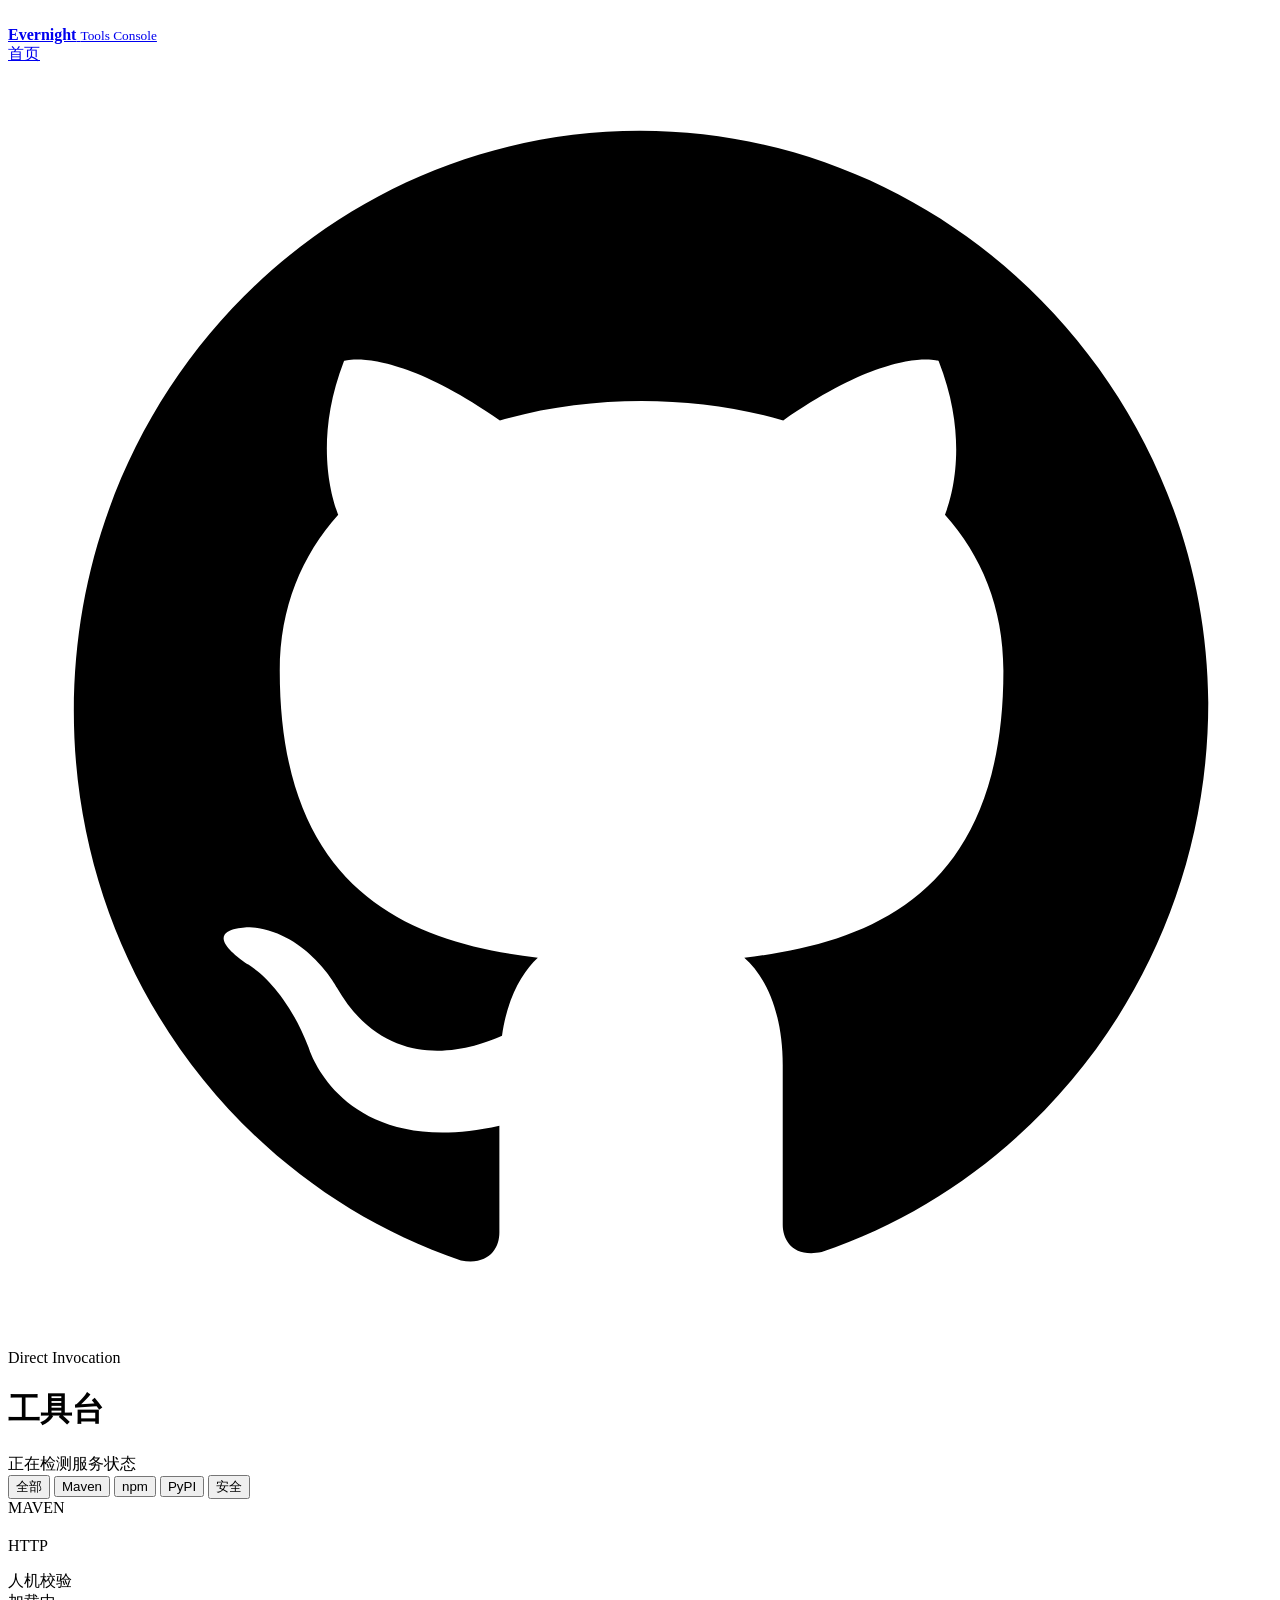
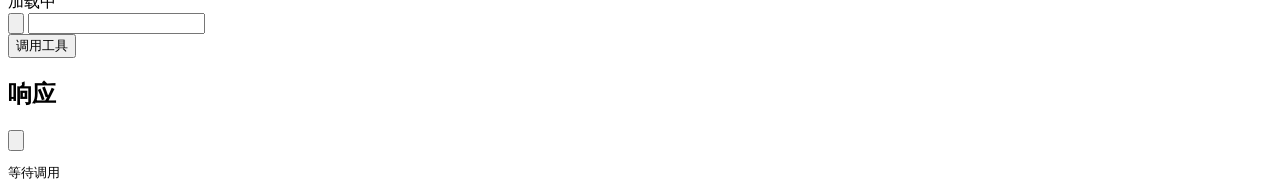
==== src/main/resources/static/tools.html @ 9231ef79 "优化" ====
<!doctype html>
<html lang="zh-CN">
<head>
  <meta charset="utf-8">
  <meta name="viewport" content="width=device-width, initial-scale=1">
  <title>Evernight Tools Console</title>
  <meta name="description" content="Evernight 浏览器工具台，可直接调用 Maven、npm、PyPI 和 OSV 查询工具。">
  <link rel="icon" href="/icon.svg" type="image/svg+xml">
  <link rel="stylesheet" href="/styles.css">
</head>
<body>
  <div class="page-shell">
    <header class="tool-page-header">
      <nav class="nav">
        <a class="brand brand-link" href="/">
          <span class="brand-mark" aria-hidden="true"><img src="/icon.svg" alt=""></span>
          <div>
            <strong>Evernight</strong>
            <small>Tools Console</small>
          </div>
        </a>
        <div class="nav-actions">
          <a class="button ghost compact" href="/">首页</a>
          <a class="icon-link github-link" href="https://github.com/FuturePrayer/evernight" target="_blank" rel="noreferrer" aria-label="在 GitHub 查看 FuturePrayer/evernight" title="GitHub: FuturePrayer/evernight">
            <svg viewBox="0 0 24 24" aria-hidden="true" focusable="false">
              <path d="M12 1.25C6.06 1.25 1.25 6.18 1.25 12.27c0 4.86 3.08 8.98 7.35 10.43.54.1.73-.24.73-.53v-2.03c-2.99.67-3.62-1.48-3.62-1.48-.49-1.27-1.2-1.61-1.2-1.61-.98-.69.08-.68.08-.68 1.08.08 1.65 1.14 1.65 1.14.96 1.68 2.52 1.2 3.14.92.1-.72.38-1.2.68-1.48-2.39-.28-4.9-1.23-4.9-5.45 0-1.2.42-2.19 1.11-2.96-.11-.28-.48-1.4.11-2.92 0 0 .91-.3 2.96 1.13.86-.25 1.78-.37 2.69-.37.91 0 1.83.12 2.69.37 2.05-1.43 2.95-1.13 2.95-1.13.6 1.52.23 2.64.12 2.92.69.77 1.11 1.76 1.11 2.96 0 4.23-2.52 5.17-4.92 5.45.39.34.73 1.01.73 2.04v3.03c0 .29.19.63.74.52 4.26-1.45 7.34-5.57 7.34-10.43C22.75 6.18 17.94 1.25 12 1.25Z" />
            </svg>
          </a>
        </div>
      </nav>
      <div class="tool-title-row">
        <div>
          <p class="eyebrow">Direct Invocation</p>
          <h1>工具台</h1>
        </div>
        <div class="status-pill" id="serviceStatus" aria-live="polite">
          <span class="status-dot status-checking"></span>
          <span class="status-text">正在检测服务状态</span>
          <span class="online-count" hidden></span>
        </div>
      </div>
    </header>

    <main class="tools-layout">
      <aside class="tool-sidebar">
        <div class="tool-filter vertical" role="tablist" aria-label="工具分类筛选">
          <button class="filter active" data-filter="all">全部</button>
          <button class="filter" data-filter="maven">Maven</button>
          <button class="filter" data-filter="npm">npm</button>
          <button class="filter" data-filter="pypi">PyPI</button>
          <button class="filter" data-filter="security">安全</button>
        </div>
        <div class="tool-list" id="toolList"></div>
      </aside>

      <section class="tool-workbench">
        <div class="tool-workbench-header">
          <div>
            <span class="tool-category" id="selectedCategory">MAVEN</span>
            <h2 id="selectedToolName"></h2>
          </div>
          <span class="tool-method">HTTP</span>
        </div>
        <p class="tool-description" id="selectedToolDescription"></p>
        <form class="invoke-form" id="invokeForm">
          <div class="field-grid" id="fieldGrid"></div>
          <div class="challenge-panel">
            <div>
              <label for="challengeAnswer">人机校验</label>
              <div class="challenge-question" id="challengeQuestion">加载中</div>
            </div>
            <button class="icon-button" type="button" id="refreshChallenge" title="刷新校验" aria-label="刷新校验">
              <svg viewBox="0 0 24 24" aria-hidden="true"><path d="M17.65 6.35A7.95 7.95 0 0 0 12 4a8 8 0 1 0 7.45 5.08 1 1 0 1 0-1.86.74A6 6 0 1 1 12 6c1.3 0 2.5.41 3.48 1.11L13.7 8.9A1 1 0 0 0 15.11 10.3l3.5-3.5a1 1 0 0 0 0-1.42l-3.5-3.5A1 1 0 0 0 13.7 3.3l1.95 1.95Z"/></svg>
            </button>
            <input id="challengeAnswer" name="challengeAnswer" autocomplete="off" inputmode="numeric" required>
          </div>
          <button class="button primary invoke-button" type="submit">调用工具</button>
        </form>
      </section>

      <section class="result-panel">
        <div class="result-header">
          <h2>响应</h2>
          <button class="icon-button" type="button" id="copyResult" title="复制响应" aria-label="复制响应">
            <svg viewBox="0 0 24 24" aria-hidden="true"><path d="M8 7a3 3 0 0 1 3-3h6a3 3 0 0 1 3 3v10a3 3 0 0 1-3 3h-6a3 3 0 0 1-3-3V7Zm3-1a1 1 0 0 0-1 1v10a1 1 0 0 0 1 1h6a1 1 0 0 0 1-1V7a1 1 0 0 0-1-1h-6ZM4 9a1 1 0 0 1 1 1v8a1 1 0 0 0 1 1h8a1 1 0 1 1 0 2H6a3 3 0 0 1-3-3v-8a1 1 0 0 1 1-1Z"/></svg>
          </button>
        </div>
        <pre><code id="resultOutput">等待调用</code></pre>
      </section>
    </main>
  </div>

  <script src="/app.js" defer></script>
  <script src="/tools.js" defer></script>
</body>
</html>
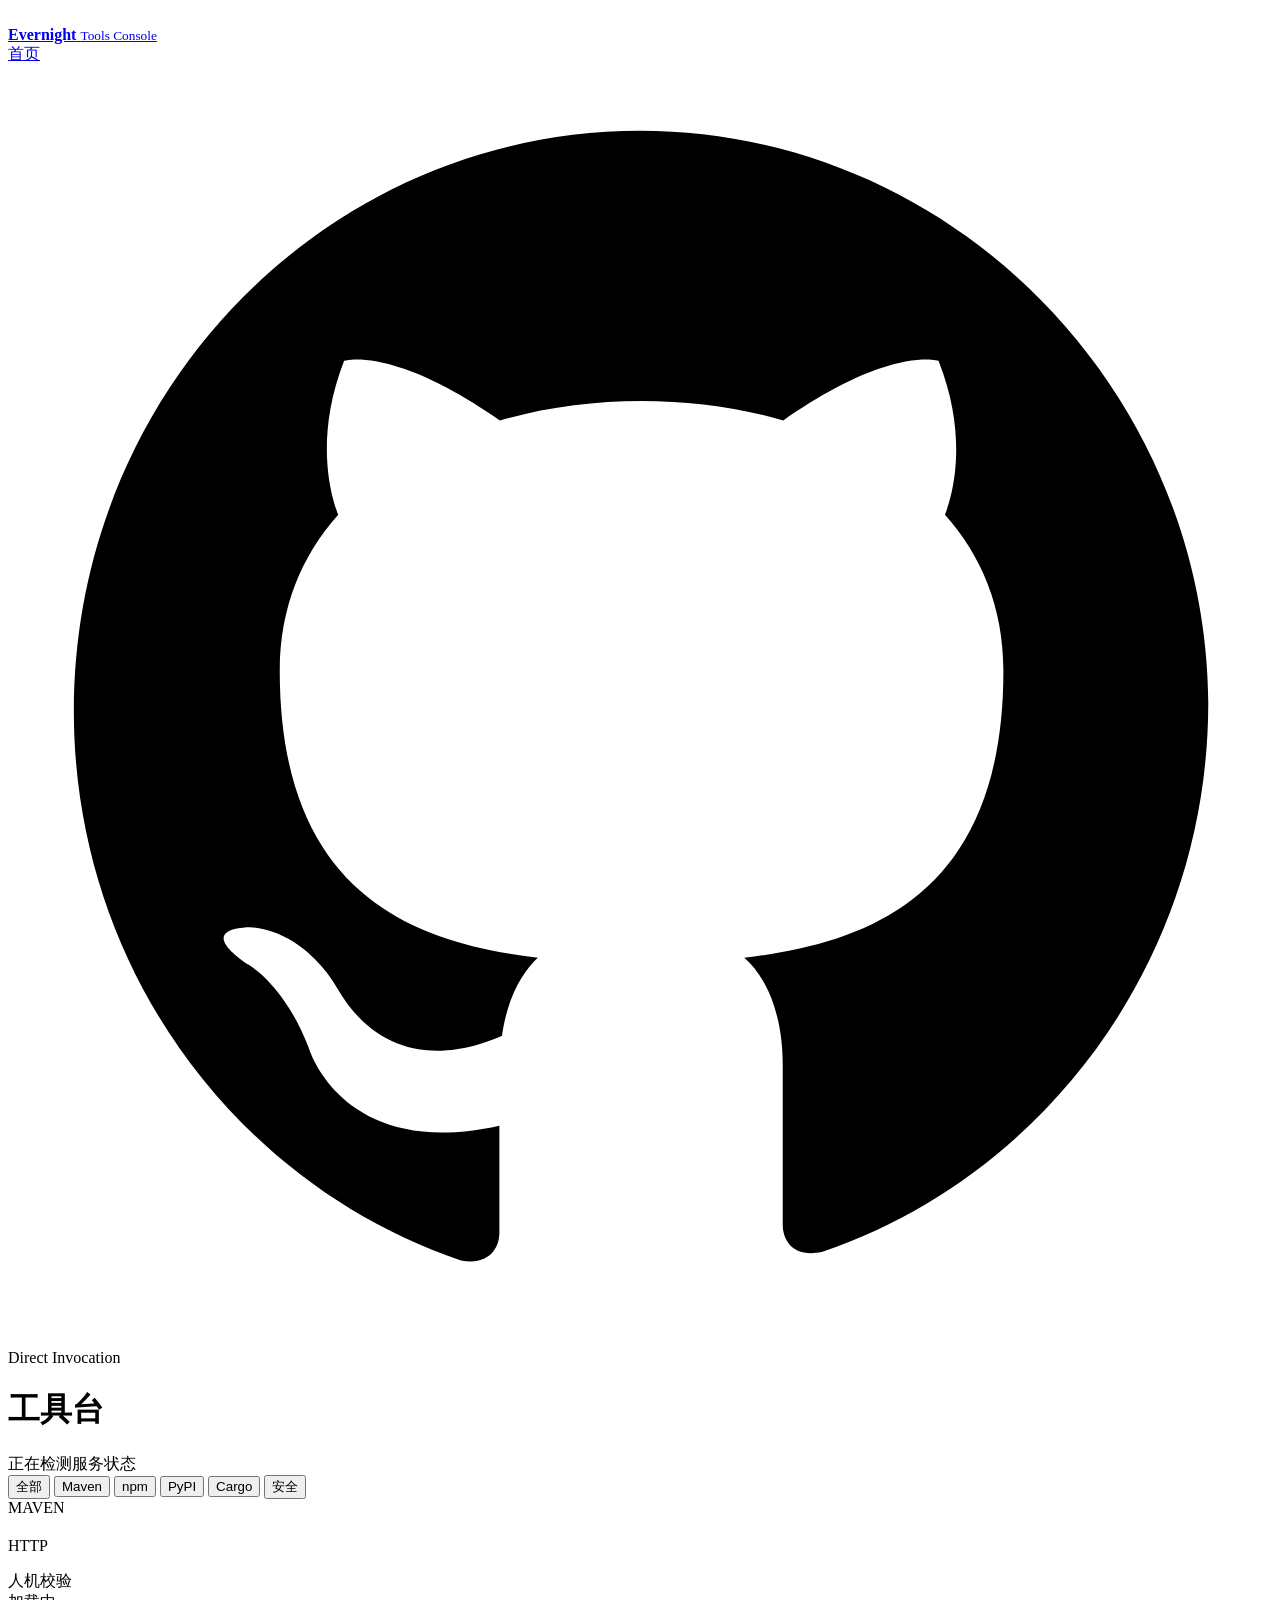
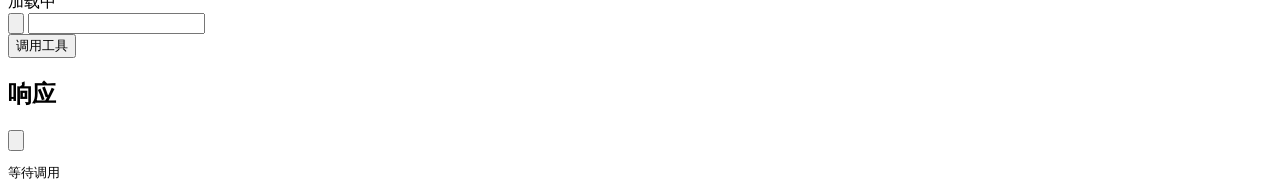
==== commit 7497742a: "支持查询cargo" ====
--- a/src/main/resources/static/tools.html
+++ b/src/main/resources/static/tools.html
@@ -4,7 +4,7 @@
   <meta charset="utf-8">
   <meta name="viewport" content="width=device-width, initial-scale=1">
   <title>Evernight Tools Console</title>
-  <meta name="description" content="Evernight 浏览器工具台，可直接调用 Maven、npm、PyPI 和 OSV 查询工具。">
+  <meta name="description" content="Evernight 浏览器工具台，可直接调用 Maven、npm、PyPI、Cargo 和 OSV 查询工具。">
   <link rel="icon" href="/icon.svg" type="image/svg+xml">
   <link rel="stylesheet" href="/styles.css">
 </head>
@@ -48,6 +48,7 @@
           <button class="filter" data-filter="maven">Maven</button>
           <button class="filter" data-filter="npm">npm</button>
           <button class="filter" data-filter="pypi">PyPI</button>
+          <button class="filter" data-filter="cargo">Cargo</button>
           <button class="filter" data-filter="security">安全</button>
         </div>
         <div class="tool-list" id="toolList"></div>
